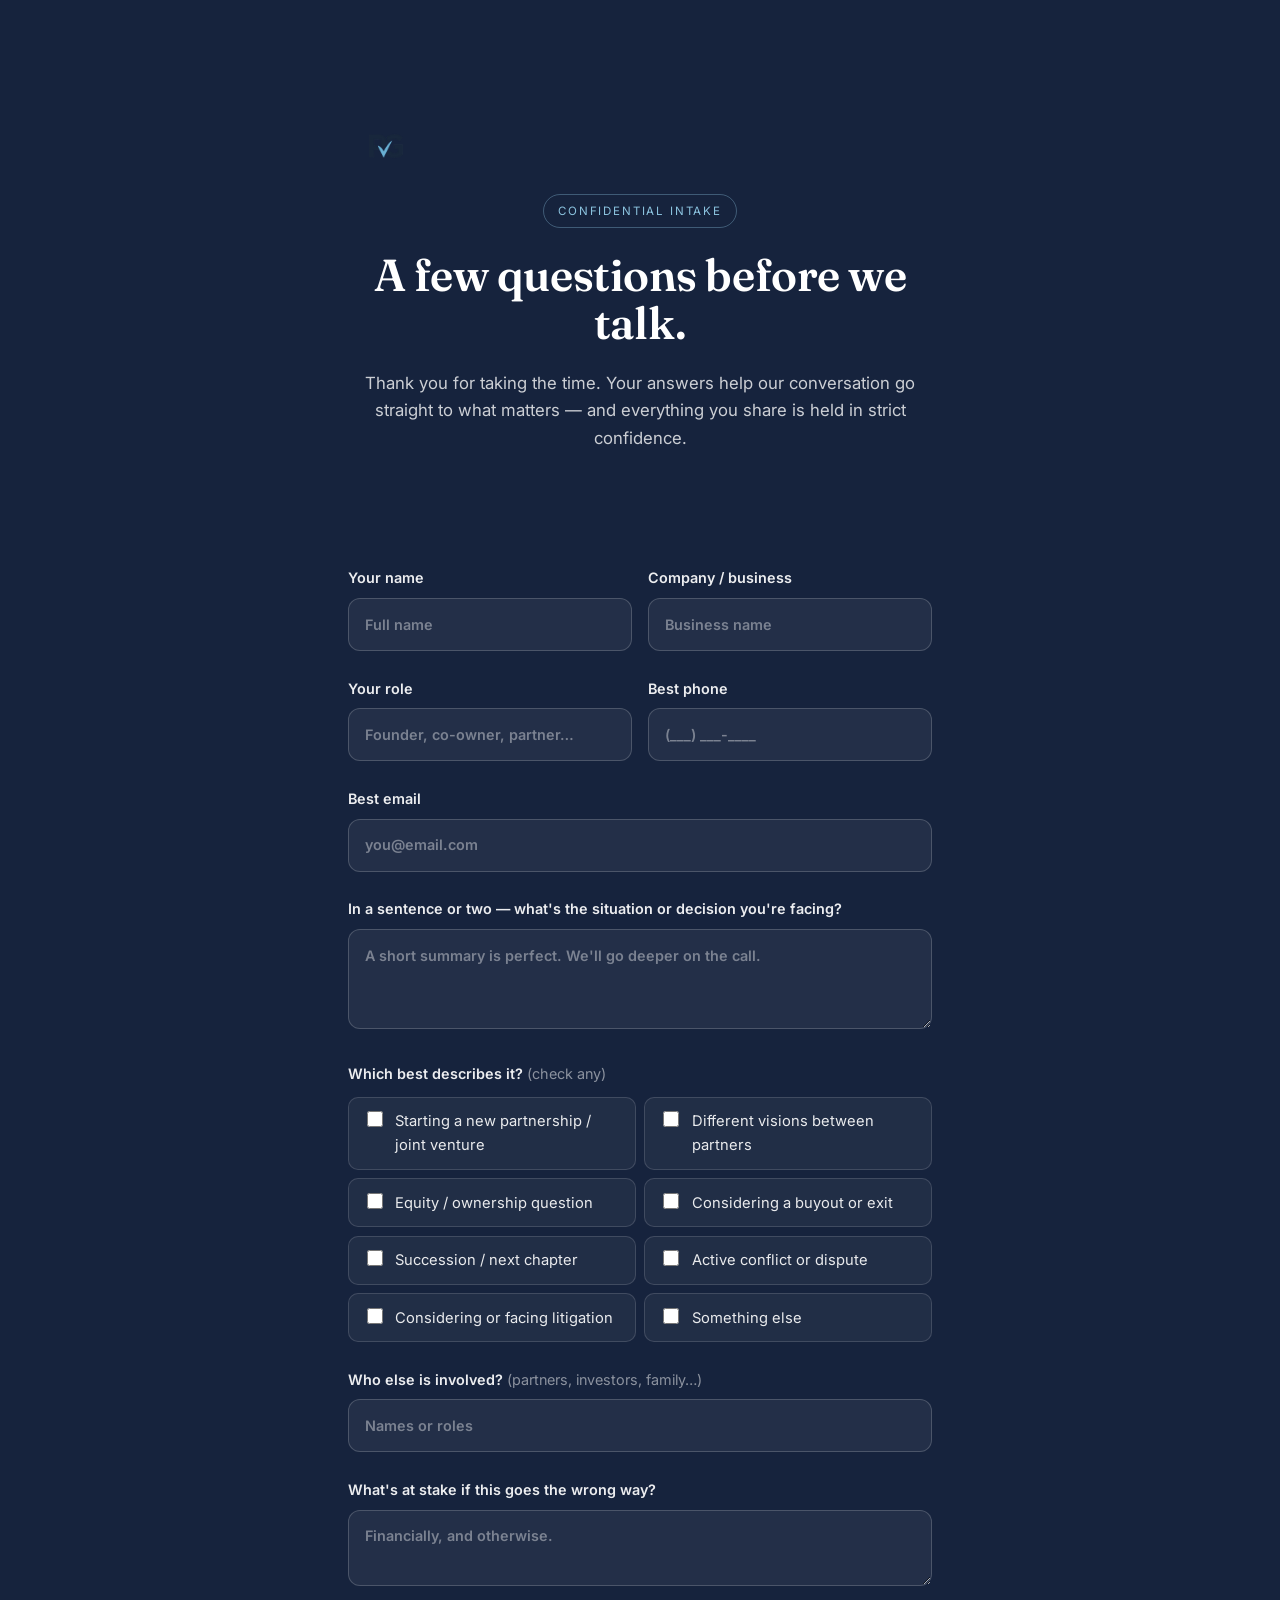
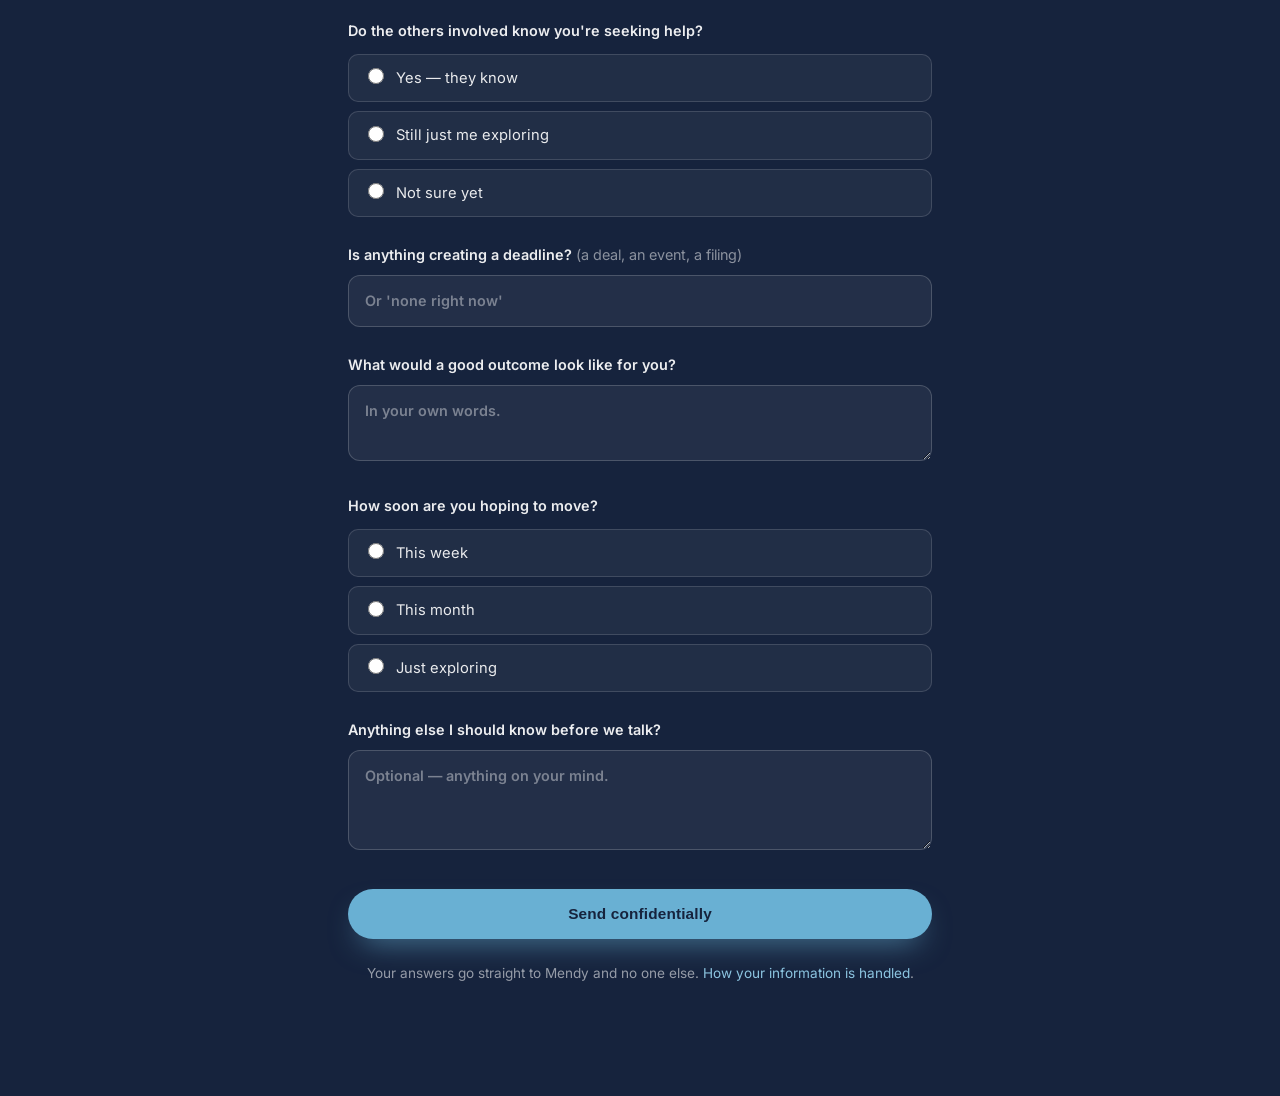
==== intake/index.html @ b4b23245 "Add hidden confidential intake page at /intake" ====
<!DOCTYPE html>
<html lang="en">
<head>
  <meta charset="UTF-8" />
  <meta name="viewport" content="width=device-width, initial-scale=1.0" />
  <title>Confidential Intake | PartnerGuru</title>
  <meta name="description" content="Confidential pre-call intake for PartnerGuru clients." />
  <!-- Keep this page out of search engines. It is meant to be shared privately. -->
  <meta name="robots" content="noindex, nofollow" />
  <meta name="theme-color" content="#16233d" />

  <link rel="icon" type="image/svg+xml" href="../assets/favicon.svg" />
  <link rel="icon" type="image/png" sizes="32x32" href="../assets/favicon-32.png" />
  <link rel="apple-touch-icon" href="../assets/apple-touch-icon.png" />

  <link rel="preconnect" href="https://fonts.googleapis.com" />
  <link rel="preconnect" href="https://fonts.gstatic.com" crossorigin />
  <link href="https://fonts.googleapis.com/css2?family=Fraunces:opsz,wght@9..144,400;9..144,500;9..144,600;9..144,700&family=Inter:wght@400;500;600;700&display=swap" rel="stylesheet" />
  <link rel="stylesheet" href="../styles.css" />

  <style>
    /* Page-specific layout for the intake form */
    .intake-hero {
      background: var(--navy);
      color: #fff;
      padding: clamp(5.5rem, 12vw, 7.5rem) clamp(1.25rem, 5vw, 1.75rem) clamp(3rem, 7vw, 4.5rem);
      text-align: center;
    }
    .intake-hero .container { max-width: 640px; }
    .intake-hero .badge {
      display: inline-block; font-size: 0.72rem; letter-spacing: 0.16em; text-transform: uppercase;
      color: var(--blue-2); border: 1px solid rgba(140,196,224,0.35); border-radius: 999px;
      padding: 0.4rem 0.9rem; margin-bottom: 1.4rem;
    }
    .intake-hero h1 { color: #fff; font-size: clamp(1.9rem, 4vw, 2.8rem); line-height: 1.08; }
    .intake-hero p { color: rgba(255,255,255,0.78); font-size: 1.05rem; margin-top: 1rem; }

    .intake-section { background: var(--navy); padding: 0 0 clamp(4rem, 9vw, 6rem); }
    .intake-form { max-width: 640px; margin: 0 auto; padding: 0 clamp(1.25rem, 5vw, 1.75rem); text-align: left; }

    /* Reuse the site's dark-field form look */
    .intake-form label.q { display: block; font-size: 0.9rem; font-weight: 600; color: rgba(255,255,255,0.92); margin-top: 1.6rem; }
    .intake-form .opt { font-weight: 400; color: rgba(255,255,255,0.5); }
    .intake-form input[type="text"],
    .intake-form input[type="email"],
    .intake-form input[type="tel"],
    .intake-form textarea {
      width: 100%; margin-top: 0.5rem; padding: 0.85rem 1rem;
      font: inherit; color: #fff; background: rgba(255,255,255,0.06);
      border: 1px solid rgba(255,255,255,0.18); border-radius: 12px;
    }
    .intake-form input::placeholder, .intake-form textarea::placeholder { color: rgba(255,255,255,0.4); }
    .intake-form input:focus, .intake-form textarea:focus {
      outline: none; border-color: var(--blue); background: rgba(255,255,255,0.10);
    }
    .intake-form .field-row { display: grid; grid-template-columns: 1fr 1fr; gap: 1rem; }
    .intake-form .hint { font-size: 0.82rem; color: rgba(255,255,255,0.5); margin: 0.4rem 0 0; font-weight: 400; }

    /* Checkbox / radio groups */
    .choices { margin-top: 0.7rem; display: grid; gap: 0.55rem; }
    .choices.two { grid-template-columns: 1fr 1fr; }
    .choice {
      display: flex; align-items: flex-start; gap: 0.6rem;
      background: rgba(255,255,255,0.05); border: 1px solid rgba(255,255,255,0.14);
      border-radius: 10px; padding: 0.7rem 0.85rem; cursor: pointer;
      font-size: 0.92rem; color: rgba(255,255,255,0.9); font-weight: 400; transition: border-color .15s, background .15s;
    }
    .choice:hover { border-color: rgba(140,196,224,0.5); }
    .choice input { margin-top: 0.15rem; accent-color: var(--blue); width: 16px; height: 16px; flex: none; }
    .choice:has(input:checked) { border-color: var(--blue); background: rgba(105,176,211,0.14); }

    .intake-form .btn-block { margin-top: 2rem; }
    .intake-note { font-size: 0.85rem; color: rgba(255,255,255,0.55); text-align: center; margin-top: 1.4rem; }
    .intake-note a { color: var(--blue-2); }

    .form-success { text-align: center; padding: 2rem 0.5rem; }
    .form-success h3 { color: #fff; font-size: 1.7rem; margin-bottom: 0.6rem; }
    .form-success p { color: rgba(255,255,255,0.82); margin: 0; }
    .form-error { color: #ffd9d0; font-size: 0.92rem; text-align: center; margin: 1rem 0 0; }
    .hp-field { position: absolute; left: -9999px; width: 1px; height: 1px; overflow: hidden; }

    @media (max-width: 560px) {
      .intake-form .field-row { grid-template-columns: 1fr; }
      .choices.two { grid-template-columns: 1fr; }
    }
  </style>
</head>
<body>

  <header class="intake-hero">
    <div class="container">
      <img src="../assets/logo.png" alt="PartnerGuru" style="height:52px;width:auto;margin-bottom:1.4rem;" />
      <div class="badge">Confidential Intake</div>
      <h1>A few questions before we talk.</h1>
      <p>Thank you for taking the time. Your answers help our conversation go straight to what matters — and everything you share is held in strict confidence.</p>
    </div>
  </header>

  <main class="intake-section">
    <form class="intake-form" id="intakeForm" method="POST">
      <input type="hidden" name="access_key" value="3106eacb-1922-40fb-bf58-6ef650ca9e7f" />
      <input type="hidden" name="subject" value="New PartnerGuru intake form" />
      <input type="hidden" name="from_name" value="PartnerGuru intake" />
      <p class="hp-field" aria-hidden="true"><label>Leave this field empty if you're human:<input type="checkbox" name="botcheck" tabindex="-1" autocomplete="off" /></label></p>

      <div class="field-row">
        <label class="q">Your name
          <input type="text" name="Name" required placeholder="Full name" />
        </label>
        <label class="q">Company / business
          <input type="text" name="Company" placeholder="Business name" />
        </label>
      </div>

      <div class="field-row">
        <label class="q">Your role
          <input type="text" name="Role" placeholder="Founder, co-owner, partner…" />
        </label>
        <label class="q">Best phone
          <input type="tel" name="Phone" placeholder="(___) ___-____" />
        </label>
      </div>

      <label class="q">Best email
        <input type="email" name="Email" required placeholder="you@email.com" />
      </label>

      <label class="q">In a sentence or two — what's the situation or decision you're facing?
        <textarea name="The situation" rows="3" required placeholder="A short summary is perfect. We'll go deeper on the call."></textarea>
      </label>

      <label class="q" style="cursor:default;">Which best describes it? <span class="opt">(check any)</span></label>
      <div class="choices two">
        <label class="choice"><input type="checkbox" name="Type of situation" value="Starting a new partnership / joint venture" /> Starting a new partnership / joint venture</label>
        <label class="choice"><input type="checkbox" name="Type of situation" value="Different visions between partners" /> Different visions between partners</label>
        <label class="choice"><input type="checkbox" name="Type of situation" value="Equity / ownership question" /> Equity / ownership question</label>
        <label class="choice"><input type="checkbox" name="Type of situation" value="Considering a buyout or exit" /> Considering a buyout or exit</label>
        <label class="choice"><input type="checkbox" name="Type of situation" value="Succession / next chapter" /> Succession / next chapter</label>
        <label class="choice"><input type="checkbox" name="Type of situation" value="Active conflict or dispute" /> Active conflict or dispute</label>
        <label class="choice"><input type="checkbox" name="Type of situation" value="Considering or facing litigation" /> Considering or facing litigation</label>
        <label class="choice"><input type="checkbox" name="Type of situation" value="Something else" /> Something else</label>
      </div>

      <label class="q">Who else is involved? <span class="opt">(partners, investors, family…)</span>
        <input type="text" name="Who else is involved" placeholder="Names or roles" />
      </label>

      <label class="q">What's at stake if this goes the wrong way?
        <textarea name="What's at stake" rows="2" placeholder="Financially, and otherwise."></textarea>
      </label>

      <label class="q" style="cursor:default;">Do the others involved know you're seeking help?</label>
      <div class="choices">
        <label class="choice"><input type="radio" name="Do others know" value="Yes, they know" /> Yes — they know</label>
        <label class="choice"><input type="radio" name="Do others know" value="Still just me exploring" /> Still just me exploring</label>
        <label class="choice"><input type="radio" name="Do others know" value="Not sure yet" /> Not sure yet</label>
      </div>

      <label class="q">Is anything creating a deadline? <span class="opt">(a deal, an event, a filing)</span>
        <input type="text" name="Deadline" placeholder="Or 'none right now'" />
      </label>

      <label class="q">What would a good outcome look like for you?
        <textarea name="Ideal outcome" rows="2" placeholder="In your own words."></textarea>
      </label>

      <label class="q" style="cursor:default;">How soon are you hoping to move?</label>
      <div class="choices">
        <label class="choice"><input type="radio" name="Timeframe" value="This week" /> This week</label>
        <label class="choice"><input type="radio" name="Timeframe" value="This month" /> This month</label>
        <label class="choice"><input type="radio" name="Timeframe" value="Just exploring" /> Just exploring</label>
      </div>

      <label class="q">Anything else I should know before we talk?
        <textarea name="Anything else" rows="3" placeholder="Optional — anything on your mind."></textarea>
      </label>

      <button type="submit" class="btn btn-primary btn-block">Send confidentially</button>
      <p class="intake-note">Your answers go straight to Mendy and no one else. <a href="../privacy.html">How your information is handled</a>.</p>
    </form>
  </main>

  <script>
    (function () {
      var form = document.getElementById("intakeForm");
      if (!form) return;
      form.addEventListener("submit", function (e) {
        e.preventDefault();
        var btn = form.querySelector('button[type="submit"]');
        var original = btn ? btn.textContent : "";
        var oldErr = form.querySelector(".form-error");
        if (oldErr) oldErr.remove();
        if (btn) { btn.disabled = true; btn.textContent = "Sending…"; }

        fetch("https://api.web3forms.com/submit", { method: "POST", body: new FormData(form) })
          .then(function (res) { return res.json(); })
          .then(function (data) {
            if (!data.success) throw new Error("submit failed");
            form.innerHTML =
              '<div class="form-success" role="status">' +
              "<h3>Thank you — this is on its way to Mendy.</h3>" +
              "<p>I've got what I need to make our conversation count. Talk soon, and in confidence.</p>" +
              "</div>";
            window.scrollTo({ top: 0, behavior: "smooth" });
          })
          .catch(function () {
            if (btn) { btn.disabled = false; btn.textContent = original; }
            var note = document.createElement("p");
            note.className = "form-error";
            note.setAttribute("role", "alert");
            note.textContent = "Sorry — something went wrong sending this. Please try again in a moment.";
            form.appendChild(note);
          });
      });
    })();
  </script>
</body>
</html>
---- styles.css ----
/* ===================================================================
   PartnerGuru — styles.css
   Palette: deep navy + warm gold accent + warm paper
=================================================================== */

:root {
  --navy:    #16233d;
  --navy-2:  #1d3052;
  --ink:     #1a2235;
  --blue:      #69b0d3;
  --blue-2:    #8cc4e0;
  --blue-deep: #256a90;
  --blue-tint: #e8f3f9;
  --paper:   #ffffff;
  --cream:   #f7f4ee;
  --cream-2: #efe9df;
  --muted:   #5d6779;
  --line:    #e4ddd1;
  --radius:  16px;
  --radius-lg: 26px;
  --shadow:  0 18px 50px -22px rgba(22, 35, 61, 0.35);
  --shadow-sm: 0 8px 24px -14px rgba(22, 35, 61, 0.30);
  --maxw: 1160px;
  --ease: cubic-bezier(0.22, 1, 0.36, 1);
}

* { box-sizing: border-box; }

html { scroll-behavior: smooth; }

/* ---------- Accessibility ---------- */
.skip-link {
  position: absolute;
  left: 50%;
  transform: translateX(-50%) translateY(-120%);
  top: 0.6rem;
  z-index: 200;
  background: var(--navy);
  color: #fff;
  padding: 0.7rem 1.3rem;
  border-radius: 0 0 12px 12px;
  font-weight: 600;
  transition: transform 0.2s var(--ease);
}
.skip-link:focus { transform: translateX(-50%) translateY(0); outline: 3px solid var(--blue); }

:focus-visible {
  outline: 3px solid var(--blue-deep);
  outline-offset: 2px;
  border-radius: 4px;
}
/* On dark sections, use a lighter focus ring for visibility */
.process :focus-visible,
.contact :focus-visible,
.site-footer :focus-visible,
.about-card :focus-visible { outline-color: var(--blue-2); }
main:focus { outline: none; }

body {
  margin: 0;
  font-family: "Inter", system-ui, -apple-system, sans-serif;
  color: var(--ink);
  background: var(--paper);
  line-height: 1.65;
  -webkit-font-smoothing: antialiased;
  text-rendering: optimizeLegibility;
}

h1, h2, h3 {
  font-family: "Fraunces", Georgia, serif;
  font-weight: 600;
  line-height: 1.08;
  letter-spacing: -0.01em;
  color: var(--navy);
  margin: 0 0 0.5em;
}

p { margin: 0 0 1rem; }

a { color: inherit; text-decoration: none; }

img { max-width: 100%; display: block; }

.container {
  width: 100%;
  max-width: var(--maxw);
  margin: 0 auto;
  padding: 0 clamp(1.2rem, 4vw, 2.5rem);
}

.container.narrow { max-width: 780px; }

.section { padding: clamp(4rem, 9vw, 7.5rem) 0; }

.eyebrow {
  text-transform: uppercase;
  letter-spacing: 0.18em;
  font-size: 0.74rem;
  font-weight: 600;
  color: var(--blue-deep);
  margin: 0 0 1rem;
}
.eyebrow.light { color: var(--blue-2); }

/* ---------- Buttons ---------- */
.btn {
  display: inline-flex;
  align-items: center;
  justify-content: center;
  gap: 0.5rem;
  padding: 0.95rem 1.8rem;
  border-radius: 999px;
  font-weight: 600;
  font-size: 0.96rem;
  letter-spacing: 0.01em;
  cursor: pointer;
  border: 1px solid transparent;
  transition: transform 0.25s var(--ease), box-shadow 0.25s var(--ease),
              background 0.25s var(--ease), color 0.25s var(--ease);
}
.btn-primary {
  background: var(--blue);
  color: var(--navy);
  box-shadow: 0 14px 30px -12px rgba(105, 176, 211, 0.65);
}
.btn-primary:hover { background: var(--blue-2); transform: translateY(-2px); }
.btn-ghost {
  background: transparent;
  border-color: rgba(22, 35, 61, 0.25);
  color: var(--navy);
}
.btn-ghost:hover { border-color: var(--navy); transform: translateY(-2px); }
.btn-block { width: 100%; }

/* ---------- Header ---------- */
.site-header {
  position: fixed;
  inset: 0 0 auto 0;
  z-index: 100;
  padding: 1.1rem 0;
  transition: background 0.3s var(--ease), box-shadow 0.3s var(--ease), padding 0.3s var(--ease);
}
.site-header.scrolled {
  background: rgba(255, 255, 255, 0.85);
  backdrop-filter: saturate(180%) blur(14px);
  box-shadow: 0 1px 0 var(--line);
  padding: 0.65rem 0;
}
.header-inner { display: flex; align-items: center; justify-content: space-between; }

.brand { display: flex; align-items: center; gap: 0.6rem; }
.brand-mark { width: 56px; height: 56px; object-fit: contain; transition: width 0.3s var(--ease), height 0.3s var(--ease); }
.site-header.scrolled .brand-mark { width: 46px; height: 46px; }
.brand-name {
  font-family: "Fraunces", serif;
  font-weight: 600;
  font-size: 1.3rem;
  letter-spacing: -0.01em;
  color: var(--navy);
}
.brand-name {
  font-family: "Fraunces", serif;
  font-weight: 600;
  font-size: 1.25rem;
  color: var(--navy);
  letter-spacing: -0.01em;
}

.nav { display: flex; align-items: center; gap: 2rem; }
.nav a {
  font-size: 0.92rem;
  font-weight: 500;
  color: var(--ink);
  position: relative;
  transition: color 0.2s;
}
.nav a:not(.nav-cta)::after {
  content: "";
  position: absolute;
  left: 0; bottom: -6px;
  width: 0; height: 2px;
  background: var(--blue);
  transition: width 0.3s var(--ease);
}
.nav a:not(.nav-cta):hover::after { width: 100%; }
.nav .nav-cta {
  background: var(--navy);
  color: #fff;
  padding: 0.6rem 1.3rem;
  border-radius: 999px;
  transition: background 0.25s, transform 0.25s;
}
.nav .nav-cta:hover { background: var(--navy-2); transform: translateY(-1px); }

.nav-backdrop {
  position: fixed;
  inset: 0;
  background: rgba(16, 35, 61, 0.45);
  opacity: 0;
  visibility: hidden;
  transition: opacity 0.3s var(--ease), visibility 0.3s var(--ease);
  z-index: 95;
}
.nav-backdrop.show { opacity: 1; visibility: visible; }
@media (min-width: 761px) { .nav-backdrop { display: none; } }
body.menu-open { overflow: hidden; }

.nav-toggle {
  display: none;
  flex-direction: column;
  gap: 5px;
  background: none;
  border: 0;
  cursor: pointer;
  padding: 8px;
}
.nav-toggle span {
  width: 26px; height: 2px;
  background: var(--navy);
  border-radius: 2px;
  transition: transform 0.3s var(--ease), opacity 0.3s;
}
.nav-toggle.open span:nth-child(1) { transform: translateY(7px) rotate(45deg); }
.nav-toggle.open span:nth-child(2) { opacity: 0; }
.nav-toggle.open span:nth-child(3) { transform: translateY(-7px) rotate(-45deg); }

/* ---------- Hero ---------- */
.hero {
  position: relative;
  padding: clamp(6rem, 11vw, 9.5rem) 0 clamp(2.5rem, 5vw, 4.5rem);
  background:
    radial-gradient(120% 95% at 88% -10%, var(--blue-tint) 0%, var(--cream) 38%, var(--paper) 70%);
  overflow: hidden;
}
.hero-grid {
  display: grid;
  grid-template-columns: 1.12fr 0.88fr;
  gap: clamp(2rem, 5vw, 4.5rem);
  align-items: center;
}
.hero h1 {
  font-size: clamp(2.1rem, 3.2vw, 3.2rem);
  line-height: 1.16;
  margin-bottom: 1.3rem;
  text-wrap: balance;
}
.hero h1 .br-sm { display: none; }
.hero-brand {
  font-family: "Fraunces", serif;
  font-weight: 600;
  font-size: clamp(1.5rem, 2.4vw, 1.9rem);
  letter-spacing: -0.01em;
  color: var(--navy);
  margin: 0 0 1.1rem;
  display: inline-flex;
  align-items: center;
  gap: 0.65rem;
}
.hero-brand::before,
.hero-brand::after {
  content: "";
  width: 26px;
  height: 3px;
  border-radius: 3px;
  background: var(--blue);
}
.hero-brand--caption {
  display: flex;
  justify-content: center;
  margin: 1.9rem 0 0;
}
.lede {
  font-size: clamp(1.02rem, 1.5vw, 1.18rem);
  line-height: 1.7;
  color: var(--muted);
  max-width: 46ch;
  margin-bottom: 2rem;
  text-wrap: pretty;
}
.hero-actions { display: flex; flex-wrap: wrap; gap: 0.9rem; margin-bottom: 2.6rem; }

.hero-trust {
  display: flex;
  flex-wrap: wrap;
  gap: 1rem 2.2rem;
  list-style: none;
  padding: 1.3rem 0 0;
  margin: 0 0 1.9rem;
  border-top: 1px solid var(--line);
}
.hero-trust li { display: flex; flex-direction: column; }
.hero-trust strong { font-family: "Fraunces", serif; font-size: 1.5rem; color: var(--navy); }
.hero-trust span { font-size: 0.78rem; text-transform: uppercase; letter-spacing: 0.12em; color: var(--muted); }

.hero-photo { position: relative; }
.hero-photo > img {
  width: 100%;
  border-radius: var(--radius-lg);
  box-shadow: var(--shadow);
  aspect-ratio: 4 / 3.2;
  object-fit: cover;
  object-position: center 25%;
}
.hero-photo-badge {
  position: absolute;
  bottom: -22px; left: -22px;
  width: 84px; height: 84px;
  background: #fff;
  border-radius: 20px;
  box-shadow: var(--shadow-sm);
  display: grid;
  place-items: center;
  padding: 14px;
}
.hero-photo-badge img { width: 100%; }

/* ---------- Intro ---------- */
.intro { padding: clamp(3.5rem, 7vw, 6rem) 0; background: var(--paper); }
.intro-lead {
  font-family: "Fraunces", serif;
  font-size: clamp(1.4rem, 2.6vw, 2rem);
  line-height: 1.35;
  color: var(--navy);
  margin-bottom: 1.2rem;
}
.intro p:not(.intro-lead) { color: var(--muted); font-size: 1.08rem; }

/* ---------- Section heads ---------- */
.section-head { max-width: 720px; margin: 0 auto clamp(2.5rem, 5vw, 4rem); text-align: center; }
.section-head h2 { font-size: clamp(1.8rem, 3.6vw, 2.8rem); }
.section-sub { color: var(--muted); font-size: 1.08rem; margin-top: 1rem; }

/* ---------- Situations cards ---------- */
.situations { background: var(--cream); }
.cards {
  display: grid;
  grid-template-columns: repeat(4, 1fr);
  gap: 1.1rem;
}
.card {
  background: #fff;
  border: 1px solid var(--line);
  border-radius: var(--radius);
  padding: 1.7rem 1.5rem;
  transition: transform 0.3s var(--ease), box-shadow 0.3s var(--ease), border-color 0.3s;
}
.card:hover { transform: translateY(-6px); box-shadow: var(--shadow); border-color: transparent; }
.card-icon {
  width: 46px; height: 46px;
  display: grid; place-items: center;
  border-radius: 12px;
  background: var(--blue-tint);
  color: var(--blue-deep);
  font-size: 1.3rem;
  margin-bottom: 1.1rem;
}
.card h3 { font-size: 1.18rem; margin-bottom: 0.4rem; }
.card p { color: var(--muted); font-size: 0.95rem; margin: 0; }

/* ---------- Process / Intensive ---------- */
.process { background: var(--navy); color: #fff; }
.process h2, .process .section-head h2 { color: #fff; }
.process .section-sub { color: rgba(255,255,255,0.72); }
.steps { display: grid; grid-template-columns: repeat(3, 1fr); gap: 1.4rem; }
.step {
  background: rgba(255, 255, 255, 0.04);
  border: 1px solid rgba(255, 255, 255, 0.12);
  border-radius: var(--radius);
  padding: 2.2rem 1.9rem;
  transition: transform 0.3s var(--ease), background 0.3s;
}
.step:hover { transform: translateY(-6px); background: rgba(255, 255, 255, 0.07); }
.step-num {
  font-family: "Fraunces", serif;
  font-size: 2.4rem;
  color: var(--blue);
  display: block;
  margin-bottom: 0.6rem;
}
.step h3 { color: #fff; font-size: 1.4rem; }
.step p { color: rgba(255, 255, 255, 0.74); margin: 0; }

/* ---------- Investment ---------- */
.investment { background: var(--cream); }
.tiers {
  display: grid;
  grid-template-columns: repeat(2, 1fr);
  gap: 1.6rem;
  max-width: 960px;
  margin: 0 auto;
  align-items: stretch;
}
.tier {
  background: #fff;
  border: 1px solid var(--line);
  border-radius: var(--radius-lg);
  padding: 2.4rem 2.2rem;
  display: flex;
  flex-direction: column;
  text-align: left;
  box-shadow: var(--shadow-sm);
  transition: transform 0.3s var(--ease), box-shadow 0.3s var(--ease);
}
.tier:hover { transform: translateY(-4px); box-shadow: var(--shadow); }
.tier h3 { font-size: 1.5rem; margin-bottom: 0.6rem; }
.tier-price {
  font-family: "Fraunces", serif;
  font-size: 2.3rem;
  font-weight: 600;
  color: var(--navy);
  line-height: 1;
  margin-bottom: 1.4rem;
}
.tier-price span { color: var(--blue-deep); font-weight: 400; }
.tier p { color: var(--muted); font-size: 1rem; margin: 0 0 1rem; }
.tier-list { list-style: none; padding: 0; margin: 0.2rem 0 1.2rem; }
.tier-list li { position: relative; padding-left: 1.6rem; color: var(--ink); margin-bottom: 0.55rem; font-size: 0.98rem; }
.tier-list li::before { content: "✓"; position: absolute; left: 0; top: 0.05rem; color: var(--blue-deep); font-weight: 700; }
.tier .tier-note { font-size: 0.9rem; font-style: italic; }
.tier .tier-line {
  margin: auto 0 0;
  padding-top: 1.2rem;
  border-top: 1px solid var(--line);
  color: var(--ink);
  font-weight: 500;
  font-size: 1.02rem;
}
.tiers-cta { text-align: center; margin-top: 2.6rem; }

/* ---------- Is PartnerGuru right for you ---------- */
.fit { background: var(--paper); }
.fit-callout {
  background: linear-gradient(160deg, var(--navy) 0%, var(--navy-2) 100%);
  color: #fff;
  border-radius: var(--radius-lg);
  padding: clamp(1.8rem, 4vw, 2.5rem) clamp(1.5rem, 4vw, 2.3rem);
  max-width: 720px;
  margin: clamp(2rem, 5vw, 3rem) auto 0;
  box-shadow: var(--shadow);
  text-align: left;
}
.fit-callout h3 { color: #fff; font-size: clamp(1.35rem, 2.5vw, 1.6rem); margin-bottom: 0.9rem; }
.fit-callout p { color: rgba(255, 255, 255, 0.85); font-size: 1.04rem; line-height: 1.72; margin: 0; }
.fit-callout em { color: var(--blue-2); font-style: italic; }
.fit-close {
  font-family: "Fraunces", serif;
  font-size: clamp(1.2rem, 2.2vw, 1.45rem);
  color: var(--navy);
  text-align: center;
  max-width: 52ch;
  margin: 2.4rem auto 1.8rem;
  line-height: 1.4;
}
.fit-cta { text-align: center; }

/* ---------- Testimonials ---------- */
.testimonials { background: var(--paper); }
.quotes { display: grid; grid-template-columns: repeat(3, 1fr); gap: 1.4rem; }
.quote {
  background: var(--cream);
  border-radius: var(--radius);
  padding: 2rem 1.8rem;
  margin: 0;
  border: 1px solid var(--line);
  position: relative;
  display: flex;
  flex-direction: column;
}
.quote::before {
  content: "\201C";
  font-family: "Fraunces", serif;
  font-size: 4.5rem;
  line-height: 1;
  color: var(--blue);
  opacity: 0.35;
  position: absolute;
  top: 0.6rem; left: 1.2rem;
}
.quote blockquote {
  margin: 1.4rem 0 1.5rem;
  font-size: 1.08rem;
  color: var(--ink);
  position: relative;
  z-index: 1;
}
.quote figcaption { display: flex; flex-direction: column; margin-top: auto; border-top: 1px solid var(--line); padding-top: 1rem; }
.quote figcaption strong { color: var(--navy); }
.quote figcaption span { font-size: 0.8rem; text-transform: uppercase; letter-spacing: 0.1em; color: var(--muted); }
.quotes-note { text-align: center; font-size: 0.85rem; color: var(--muted); margin: 2.2rem auto 0; max-width: 62ch; }

/* ---------- About ---------- */
.about { background: var(--cream); }
.about-grid {
  display: grid;
  grid-template-columns: 0.85fr 1.15fr;
  gap: clamp(2rem, 5vw, 4.5rem);
  align-items: center;
}
.about-photo img {
  width: 100%;
  border-radius: var(--radius-lg);
  box-shadow: var(--shadow);
  aspect-ratio: 3 / 3.4;
  object-fit: cover;
  object-position: center 20%;
}
.about-copy h2 { font-size: clamp(1.7rem, 3.2vw, 2.5rem); margin-bottom: 1.2rem; }
.about-copy p { color: var(--muted); }
.signature {
  font-family: "Fraunces", serif;
  font-style: italic;
  font-size: 1.15rem;
  color: var(--navy);
  margin-top: 1.4rem;
}
.credentials {
  list-style: none;
  padding: 1.6rem 0 0;
  margin: 1.6rem 0 1.4rem;
  border-top: 1px solid var(--line);
  display: grid;
  grid-template-columns: repeat(2, 1fr);
  gap: 0.7rem 1.5rem;
}
.credentials li { position: relative; padding-left: 1.6rem; font-weight: 500; color: var(--ink); }
.credentials li::before {
  content: "✓";
  position: absolute; left: 0;
  color: var(--blue-deep);
  font-weight: 700;
}
.linkedin-link { color: var(--navy); font-weight: 600; border-bottom: 2px solid var(--blue); padding-bottom: 2px; }
.linkedin-link:hover { color: var(--blue-deep); }

/* ---------- Contact ---------- */
.contact { background: var(--navy); color: #fff; text-align: center; }
.contact h2 { color: #fff; font-size: clamp(1.9rem, 4vw, 3rem); }
.contact-sub { color: rgba(255,255,255,0.75); font-size: 1.1rem; max-width: 56ch; margin: 0 auto 2.5rem; }

.contact-form { text-align: left; max-width: 560px; margin: 0 auto; }
.contact-form label {
  display: block;
  font-size: 0.85rem;
  font-weight: 600;
  letter-spacing: 0.03em;
  color: rgba(255,255,255,0.85);
  margin-bottom: 1rem;
}
.contact-form .opt { font-weight: 400; color: rgba(255,255,255,0.5); }
.field-row { display: grid; grid-template-columns: 1fr 1fr; gap: 1rem; }
.contact-form input,
.contact-form textarea {
  width: 100%;
  margin-top: 0.4rem;
  padding: 0.85rem 1rem;
  border-radius: 12px;
  border: 1px solid rgba(255,255,255,0.18);
  background: rgba(255,255,255,0.06);
  color: #fff;
  font-family: inherit;
  font-size: 0.98rem;
  transition: border-color 0.2s, background 0.2s;
}
.contact-form input::placeholder,
.contact-form textarea::placeholder { color: rgba(255,255,255,0.4); }
.contact-form input:focus,
.contact-form textarea:focus {
  outline: none;
  border-color: var(--blue);
  background: rgba(255,255,255,0.10);
}
.contact-form .btn-block { margin-top: 0.6rem; }
.form-or { text-align: center; font-size: 0.92rem; color: rgba(255,255,255,0.6); margin-top: 1.2rem; }
.form-or a { color: var(--blue-2); font-weight: 600; }
.form-or a:hover { text-decoration: underline; }
.hp-field { position: absolute; left: -9999px; width: 1px; height: 1px; overflow: hidden; }
.form-success { text-align: center; padding: 1.5rem 0.5rem; }
.form-success h3 { color: #fff; font-size: 1.6rem; margin-bottom: 0.6rem; }
.form-success p { color: rgba(255, 255, 255, 0.82); margin: 0; }
.form-error { color: #ffd9d0; font-size: 0.92rem; text-align: center; margin: 1rem 0 0; }

/* ---------- Footer ---------- */
.site-footer { background: var(--ink); color: rgba(255,255,255,0.7); padding: 3.5rem 0 2rem; }
.footer-inner {
  display: flex;
  justify-content: space-between;
  align-items: center;
  flex-wrap: wrap;
  gap: 1.5rem;
  padding-bottom: 2rem;
  border-bottom: 1px solid rgba(255,255,255,0.12);
}
.footer-brand { display: flex; align-items: center; gap: 0.9rem; }
.footer-mark { width: 46px; height: 46px; background: #fff; border-radius: 12px; padding: 7px; }
.footer-name { font-family: "Fraunces", serif; font-size: 1.2rem; color: #fff; margin: 0; }
.footer-tag { margin: 0; font-size: 0.9rem; }
.footer-nav { display: flex; gap: 1.6rem; flex-wrap: wrap; }
.footer-nav a { font-size: 0.92rem; transition: color 0.2s; }
.footer-nav a:hover { color: var(--blue); }
.footer-bottom {
  padding-top: 1.6rem;
  font-size: 0.84rem;
  color: rgba(255,255,255,0.5);
}
.footer-disclaimer {
  font-size: 0.76rem;
  line-height: 1.65;
  color: rgba(255, 255, 255, 0.4);
  margin: 0 0 1.3rem;
  max-width: 960px;
}
.footer-legal {
  display: flex;
  justify-content: space-between;
  flex-wrap: wrap;
  gap: 0.5rem;
}
.footer-legal p { margin: 0; }

/* ---------- Trust strip ---------- */
.assurance { background: var(--cream); border-top: 1px solid var(--line); border-bottom: 1px solid var(--line); padding: 1.05rem 0; }
.assurance-inner {
  display: flex;
  align-items: center;
  justify-content: center;
  flex-wrap: wrap;
  gap: 0.55rem;
}
.assurance-item {
  display: inline-flex;
  align-items: center;
  gap: 0.45rem;
  font-size: 0.74rem;
  font-weight: 600;
  letter-spacing: 0.07em;
  text-transform: uppercase;
  color: var(--blue-deep);
  background: var(--blue-tint);
  border: 1px solid #d4e6f2;
  padding: 0.44rem 0.95rem 0.44rem 0.8rem;
  border-radius: 999px;
  white-space: nowrap;
}
.assurance-item svg { width: 15px; height: 15px; flex: none; }
.assurance-dot { display: none; }

/* ---------- Timeline ---------- */
.timeline {
  display: grid;
  grid-template-columns: repeat(3, 1fr);
  gap: 1rem;
  list-style: none;
  margin: 2.6rem 0 0;
  padding: 1.8rem 0 0;
  border-top: 1px solid rgba(255, 255, 255, 0.14);
  counter-reset: tl;
}
.timeline li {
  position: relative;
  text-align: center;
  padding-top: 1.4rem;
}
.timeline li::before {
  content: "";
  position: absolute;
  top: -1.85rem;
  left: 50%;
  transform: translateX(-50%);
  width: 13px; height: 13px;
  border-radius: 50%;
  background: var(--blue);
  box-shadow: 0 0 0 5px rgba(105, 176, 211, 0.18);
}
.timeline-when { display: block; font-family: "Fraunces", serif; font-size: 1.15rem; color: var(--blue-2); }
.timeline-what { display: block; font-size: 0.92rem; color: rgba(255, 255, 255, 0.72); margin-top: 0.2rem; }

/* ---------- About brand card ---------- */
.about-card {
  background: linear-gradient(160deg, var(--navy) 0%, var(--navy-2) 100%);
  border-radius: var(--radius-lg);
  padding: 2.6rem 2.2rem;
  color: #fff;
  box-shadow: var(--shadow);
  position: relative;
  overflow: hidden;
}
.about-card::after {
  content: "";
  position: absolute;
  right: -60px; bottom: -60px;
  width: 200px; height: 200px;
  border-radius: 50%;
  background: radial-gradient(circle, rgba(105, 176, 211, 0.28) 0%, transparent 70%);
}
.about-card-mark {
  width: 64px; height: 64px;
  background: #fff;
  border-radius: 16px;
  padding: 10px;
  margin-bottom: 1.4rem;
}
.about-card-quote {
  font-family: "Fraunces", serif;
  font-size: 1.4rem;
  line-height: 1.4;
  color: #fff;
  margin: 0 0 1.8rem;
  position: relative; z-index: 1;
}
.about-card-stats {
  display: flex;
  gap: 1.6rem;
  padding: 1.4rem 0;
  border-top: 1px solid rgba(255, 255, 255, 0.16);
  border-bottom: 1px solid rgba(255, 255, 255, 0.16);
}
.about-card-stats strong { display: block; font-family: "Fraunces", serif; font-size: 1.7rem; color: var(--blue-2); }
.about-card-stats span { font-size: 0.78rem; text-transform: uppercase; letter-spacing: 0.1em; color: rgba(255, 255, 255, 0.66); }
.about-card-values {
  margin: 1.4rem 0 0;
  text-transform: uppercase;
  letter-spacing: 0.22em;
  font-size: 0.78rem;
  font-weight: 600;
  color: var(--blue-2);
}

/* ---------- FAQ ---------- */
.faq { background: var(--paper); }
.faq-list { max-width: 760px; margin: 0 auto; }
.faq-item {
  border: 1px solid var(--line);
  border-radius: var(--radius);
  margin-bottom: 0.9rem;
  background: var(--cream);
  overflow: hidden;
  transition: border-color 0.25s, box-shadow 0.25s;
}
.faq-item[open] { border-color: var(--blue); box-shadow: var(--shadow-sm); background: #fff; }
.faq-item summary {
  cursor: pointer;
  list-style: none;
  padding: 1.2rem 1.4rem;
  font-family: "Fraunces", serif;
  font-size: 1.12rem;
  color: var(--navy);
  display: flex;
  align-items: center;
  justify-content: space-between;
  gap: 1rem;
}
.faq-item summary::-webkit-details-marker { display: none; }
.faq-item summary::after {
  content: "+";
  font-family: "Inter", sans-serif;
  font-size: 1.5rem;
  color: var(--blue-deep);
  transition: transform 0.25s var(--ease);
  line-height: 1;
}
.faq-item[open] summary::after { transform: rotate(45deg); }
.faq-item p { margin: 0; padding: 0 1.4rem 1.3rem; color: var(--muted); }

/* ---------- Sticky mobile CTA ---------- */
.mobile-cta {
  display: none;
  position: fixed;
  left: 1rem; right: 1rem; bottom: 1rem;
  z-index: 95;
  text-align: center;
  padding: 0.95rem 1rem;
  border-radius: 999px;
  background: var(--blue);
  color: var(--navy);
  font-weight: 700;
  box-shadow: 0 10px 30px -8px rgba(22, 35, 61, 0.45);
  transition: opacity 0.3s var(--ease);
}

/* ---------- Footer link ---------- */
.footer-bottom a { color: rgba(255, 255, 255, 0.7); text-decoration: underline; }
.footer-bottom a:hover { color: var(--blue-2); }

/* ---------- Reveal animation ---------- */
.reveal { opacity: 0; transform: translateY(28px); transition: opacity 0.7s var(--ease), transform 0.7s var(--ease); }
.reveal.in { opacity: 1; transform: none; }

@media (prefers-reduced-motion: reduce) {
  html { scroll-behavior: auto; }
  .reveal { opacity: 1; transform: none; transition: none; }
}

/* ---------- Responsive ---------- */
@media (max-width: 960px) {
  .cards { grid-template-columns: repeat(2, 1fr); }
  .hero-grid { grid-template-columns: 1fr; }
  .hero-media { order: -1; max-width: 460px; margin: 0 auto; width: 100%; }
  .about-grid { grid-template-columns: 1fr; }
  .about-photo { max-width: 420px; }
}

@media (max-width: 760px) {
  /* The header's backdrop-filter creates a containing block that traps the
     fixed nav drawer inside the header height. Disable it on mobile. */
  .site-header.scrolled {
    backdrop-filter: none;
    -webkit-backdrop-filter: none;
    background: rgba(255, 255, 255, 0.98);
  }
  .nav {
    position: fixed;
    inset: 0 0 0 auto;
    height: 100dvh;
    width: min(80vw, 320px);
    z-index: 105;
    flex-direction: column;
    align-items: flex-start;
    justify-content: center;
    gap: 1.6rem;
    padding: 2rem 2.2rem;
    background: #fff;
    box-shadow: -20px 0 60px -30px rgba(0,0,0,0.4);
    transform: translateX(100%);
    transition: transform 0.4s var(--ease);
  }
  .nav.open { transform: translateX(0); }
  .nav a { font-size: 1.1rem; }
  .nav-toggle { display: flex; z-index: 110; }
  body.menu-open .mobile-cta { opacity: 0; pointer-events: none; }
  .hero-media { max-width: 330px; }
  .hero h1 .br-sm { display: inline; }
  .hero h1 .br-lg { display: none; }
  .steps, .quotes, .tiers { grid-template-columns: 1fr; }
  .field-row { grid-template-columns: 1fr; }
  .footer-inner { flex-direction: column; align-items: flex-start; }
}

@media (max-width: 760px) {
  .brand-mark { width: 48px; height: 48px; }
  .site-header.scrolled .brand-mark { width: 42px; height: 42px; }
}

@media (max-width: 760px) {
  .mobile-cta { display: block; }
  body { padding-bottom: 4.5rem; }
  .about-card-quote { font-size: 1.25rem; }
}

@media (max-width: 460px) {
  .cards { grid-template-columns: 1fr; }
  .hero-trust { gap: 1.4rem; }
  .hero-actions .btn { width: 100%; }
  .brand-mark { width: 44px; height: 44px; }
  .tier { padding: 1.9rem 1.5rem; }
  .tier-price { font-size: 1.7rem; }
  .timeline { grid-template-columns: 1fr; gap: 1.35rem; padding-top: 1.6rem; position: relative; }
  .timeline::before {
    content: "";
    position: absolute;
    left: 6px; top: 2.1rem; bottom: 0.8rem;
    width: 2px;
    background: rgba(105, 176, 211, 0.3);
  }
  .timeline li { padding: 0 0 0 1.75rem; text-align: left; }
  .timeline li::before { top: 0.28rem; left: 0; transform: none; }
  .about-card-stats { gap: 1rem; }
  .about-card-stats strong { font-size: 1.4rem; }
}
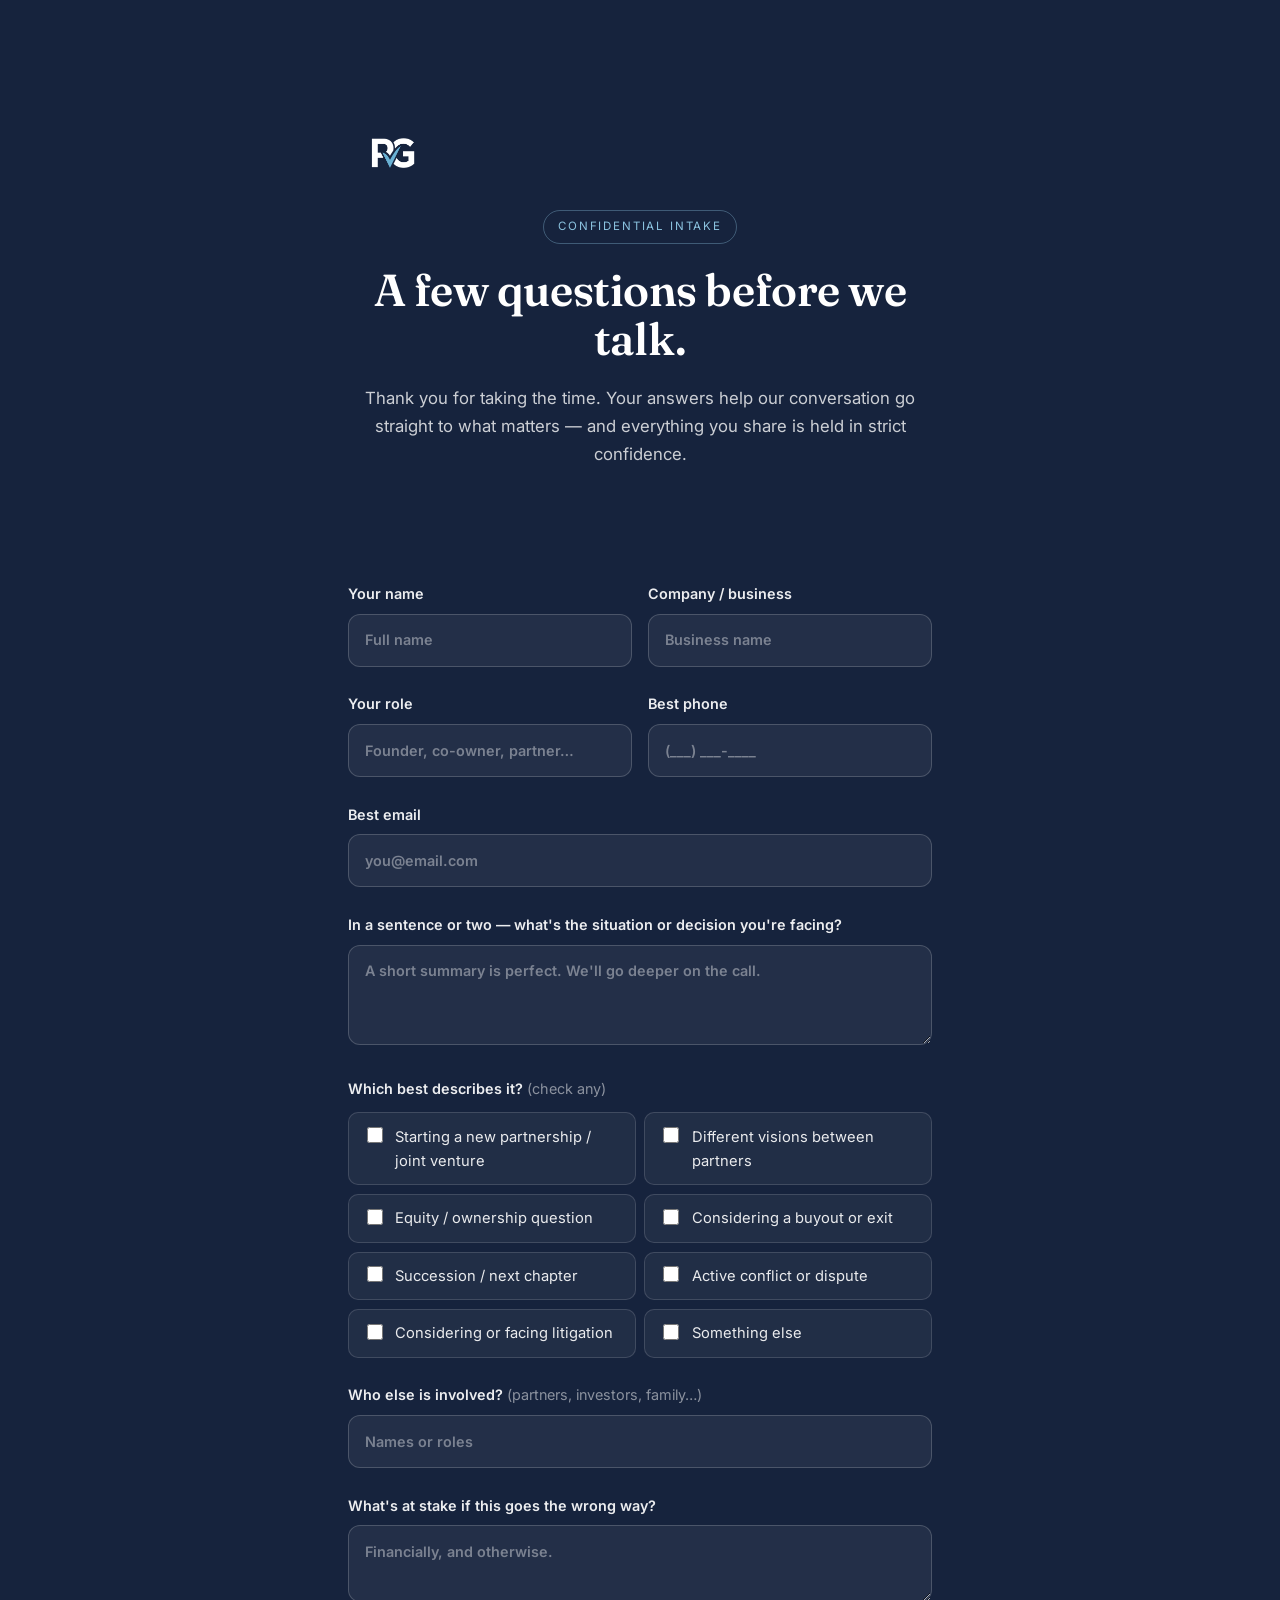
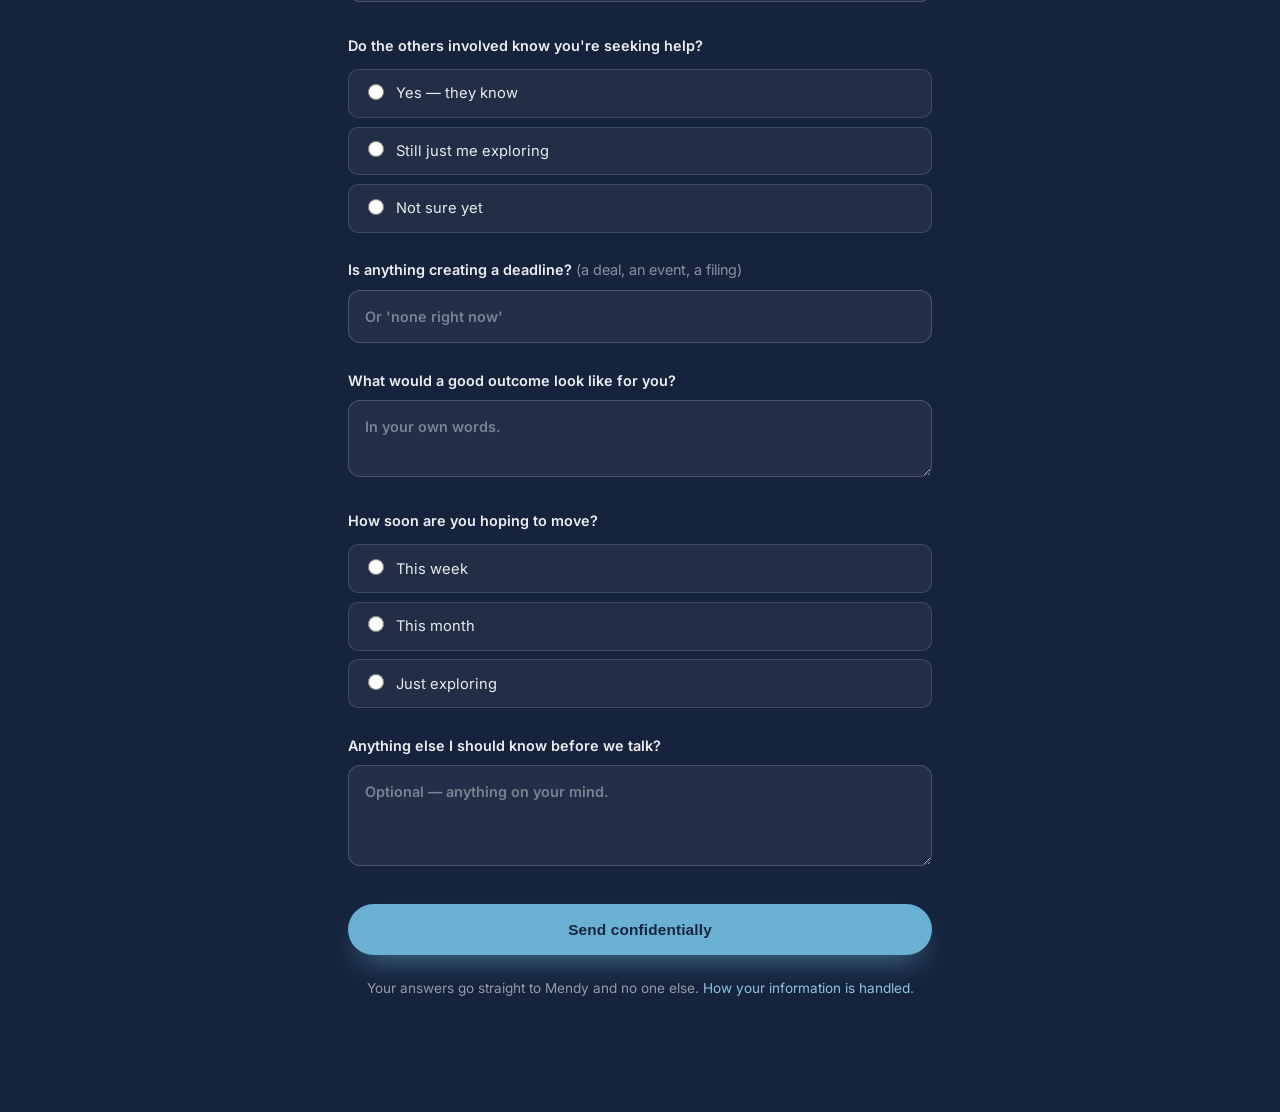
==== commit 52e018a6: "White logo for dark bg; intake logo; redesigned 9-page brochure w/ TOC" ====
--- a/intake/index.html
+++ b/intake/index.html
@@ -89,7 +89,7 @@
 
   <header class="intake-hero">
     <div class="container">
-      <img src="../assets/logo.png" alt="PartnerGuru" style="height:52px;width:auto;margin-bottom:1.4rem;" />
+      <img src="../assets/logo-white.png" alt="PartnerGuru" style="height:66px;width:auto;margin-bottom:1.5rem;" />
       <div class="badge">Confidential Intake</div>
       <h1>A few questions before we talk.</h1>
       <p>Thank you for taking the time. Your answers help our conversation go straight to what matters — and everything you share is held in strict confidence.</p>
